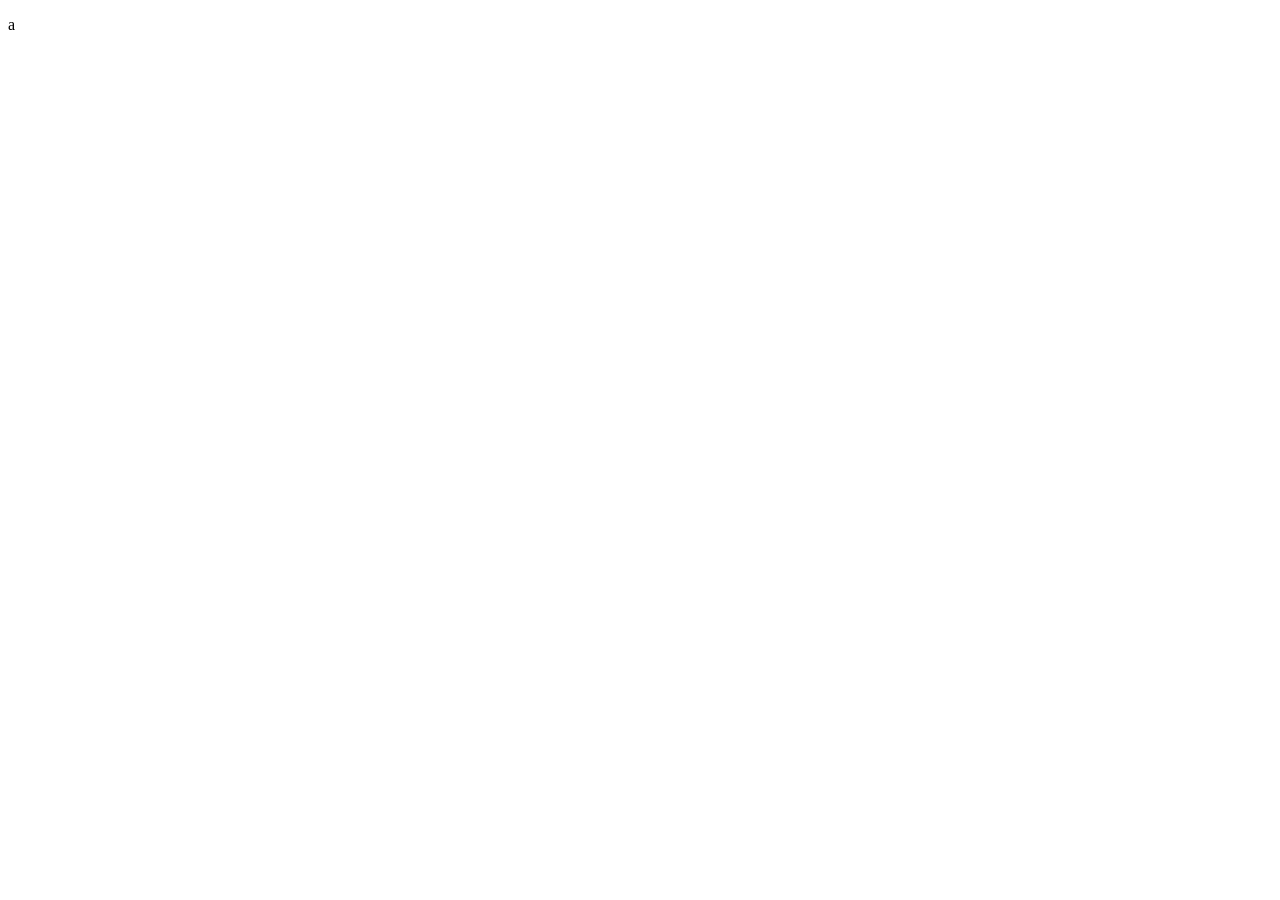
==== index.html @ 208a1c06 "Add files via upload" ====
<!DOCTYPE html>
<html lang="ja">
<head>
	<meta charset="UTF-8">
	<meta name="viewport" content="width=device-width, initial-scale=1.0">
	<title>test</title>
</head>
<body>
	<p>a</p>
</body>
</html>
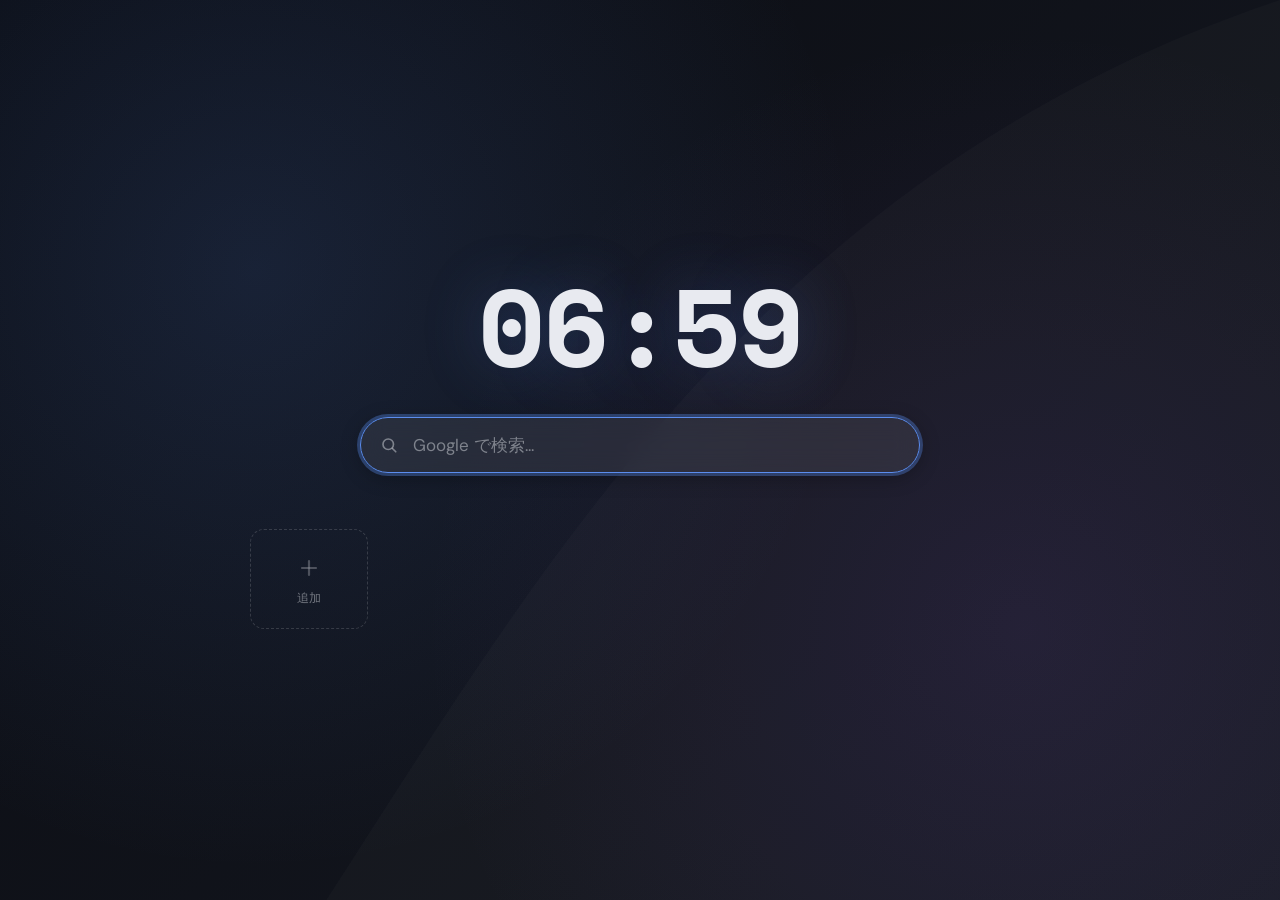
==== commit 5e034840: "Inital functionality implementation complete" ====
--- a/index.html
+++ b/index.html
@@ -1,11 +1,116 @@
-<!DOCTYPE html>
+<!doctype html>
 <html lang="ja">
-<head>
-	<meta charset="UTF-8">
-	<meta name="viewport" content="width=device-width, initial-scale=1.0">
-	<title>test</title>
-</head>
-<body>
-	<p>a</p>
-</body>
+  <head>
+    <meta charset="UTF-8" />
+    <meta name="viewport" content="width=device-width, initial-scale=1.0" />
+    <title>New Tab</title>
+    <link rel="preconnect" href="https://fonts.googleapis.com" />
+    <link
+      href="https://fonts.googleapis.com/css2?family=Space+Mono:wght@400;700&family=DM+Sans:wght@300;400;500&display=swap"
+      rel="stylesheet"
+    />
+    <link rel="stylesheet" href="style.css" />
+  </head>
+  <body>
+    <main id="app">
+      <!-- 現在時刻: JSで更新 -->
+      <time id="clock">00:00</time>
+
+      <!-- 検索バー -->
+      <section id="search-wrap">
+        <form id="search-form" action="" method="GET">
+          <div id="search-container">
+            <svg
+              id="search-icon"
+              viewBox="0 0 24 24"
+              fill="none"
+              stroke="currentColor"
+              stroke-width="2.2"
+              stroke-linecap="round"
+              stroke-linejoin="round"
+            >
+              <circle cx="11" cy="11" r="7" />
+              <line x1="21" y1="21" x2="16.65" y2="16.65" />
+            </svg>
+            <input
+              id="search"
+              name=""
+              type="search"
+              placeholder=""
+              autocomplete="off"
+              autofocus
+            />
+            <button id="search-clear" aria-label="検索をクリア" hidden>
+              ✕
+            </button>
+          </div>
+        </form>
+      </section>
+
+      <nav id="shortcuts" aria-label="クイックリンク">
+        <!-- JavaScript でタイルを注入 -->
+        <button id="add-btn" aria-label="ショートカットを追加">
+          <svg
+            width="24"
+            height="24"
+            viewBox="0 0 24 24"
+            fill="none"
+            stroke="currentColor"
+            stroke-width="2.2"
+            stroke-linecap="round"
+          >
+            <line x1="12" y1="5" x2="12" y2="19" />
+            <line x1="5" y1="12" x2="19" y2="12" />
+          </svg>
+          <span>追加</span>
+        </button>
+      </nav>
+    </main>
+
+    <!-- モーダル・ダイアログ -->
+    <dialog id="modal-overlay">
+      <form method="dialog" id="modal">
+        <h2 id="modal-title">ショートカットを追加</h2>
+
+        <div class="field">
+          <label for="modal-url">URL</label>
+          <input
+            id="modal-url"
+            type="text"
+            placeholder="https://example.com"
+            required
+          />
+        </div>
+
+        <div class="field">
+          <label for="modal-name">サイト名</label>
+          <input id="modal-name" type="text" placeholder="Example" required />
+        </div>
+
+        <div class="field">
+          <label>ファビコン</label>
+          <div id="favicon-preview-container">
+            <div id="favicon-preview-content"></div>
+          </div>
+        </div>
+
+        <div id="modal-actions">
+          <button
+            id="modal-cancel"
+            class="btn btn-ghost"
+            type="submit"
+            value="cancel"
+            formnovalidate
+          >
+            キャンセル
+          </button>
+          <button id="modal-save" class="btn btn-primary" type="submit">
+            追加
+          </button>
+        </div>
+      </form>
+    </dialog>
+
+    <script src="script.js"></script>
+  </body>
 </html>
--- a/style.css
+++ b/style.css
@@ -0,0 +1,470 @@
+*,
+*::before,
+*::after {
+  box-sizing: border-box;
+  margin: 0;
+  padding: 0;
+}
+
+:root {
+  --bg: #0f1117;
+  --surface: rgba(255, 255, 255, 0.05);
+  --surface-h: rgba(255, 255, 255, 0.1);
+  --border: rgba(255, 255, 255, 0.09);
+  --text: #e8eaf0;
+  --muted: rgba(232, 234, 240, 0.45);
+  --accent: #5b8dee;
+  --accent-glow: rgba(91, 141, 238, 0.35);
+  --danger: #e05c6b;
+  --radius: 14px;
+}
+
+html,
+body {
+  height: 100%;
+  background: var(--bg);
+  color: var(--text);
+  font-family: "DM Sans", sans-serif;
+  font-weight: 400;
+  overflow-x: hidden;
+}
+
+/* ── Background ── */
+body::before {
+  content: "";
+  position: fixed;
+  inset: 0;
+  background:
+    radial-gradient(
+      circle at 20% 30%,
+      rgba(91, 141, 238, 0.15) 0%,
+      transparent 50%
+    ),
+    radial-gradient(
+      circle at 80% 70%,
+      rgba(130, 80, 200, 0.12) 0%,
+      transparent 50%
+    ),
+    linear-gradient(135deg, #0a0c12 0%, #161922 100%);
+  z-index: 0;
+}
+body::after {
+  content: "";
+  position: fixed;
+  inset: 0;
+  background: url("data:image/svg+xml,%3Csvg viewBox='0 0 1000 1000' xmlns='http://www.w3.org/2000/svg'%3E%3Cpath d='M0,1000 C300,800 400,200 1000,0 L1000,1000 Z' fill='rgba(255,255,255,0.02)'/%3E%3C/svg%3E");
+  background-size: cover;
+  pointer-events: none;
+  z-index: 0;
+}
+
+/* ── Layout ── */
+#app {
+  display: flex;
+  flex-direction: column;
+  align-items: center;
+  justify-content: center;
+  padding: 40px 24px;
+  min-height: 100vh;
+  position: relative;
+  z-index: 1;
+}
+
+/* ── Clock ── */
+#clock {
+  font-family: "Space Mono", monospace;
+  font-size: clamp(64px, 10vw, 110px);
+  font-weight: 700;
+  letter-spacing: -0.02em;
+  color: var(--text);
+  line-height: 1;
+  margin-bottom: 36px;
+  user-select: none;
+  text-shadow: 0 0 60px rgba(91, 141, 238, 0.25);
+}
+
+/* ── Search ── */
+#search-wrap {
+  position: relative;
+  width: 100%;
+  max-width: 560px;
+  margin-bottom: 56px;
+}
+
+#search-container {
+  position: relative;
+  display: flex;
+  align-items: center;
+}
+
+#search-icon {
+  position: absolute;
+  left: 20px;
+  width: 18px;
+  height: 18px;
+  color: var(--muted);
+  z-index: 2;
+}
+
+#search {
+  width: 100%;
+  padding: 16px 48px 16px 52px;
+  background: var(--surface);
+  border: 1px solid var(--border);
+  border-radius: 100px;
+  color: var(--text);
+  font-family: "DM Sans", sans-serif;
+  font-size: 17px;
+  font-weight: 400;
+  outline: none;
+  backdrop-filter: blur(12px);
+  -webkit-backdrop-filter: blur(12px);
+  transition:
+    border-color 0.2s,
+    box-shadow 0.2s,
+    background 0.2s;
+}
+
+#search::placeholder {
+  color: var(--muted);
+}
+
+#search:focus {
+  border-color: var(--accent);
+  background: rgba(255, 255, 255, 0.08);
+  box-shadow:
+    0 0 0 3px var(--accent-glow),
+    0 4px 20px rgba(0, 0, 0, 0.3);
+}
+
+#search-clear {
+  position: absolute;
+  right: 16px;
+  background: none;
+  border: none;
+  color: var(--muted);
+  font-size: 14px;
+  cursor: pointer;
+  padding: 4px 6px;
+  border-radius: 50%;
+  line-height: 1;
+  transition:
+    color 0.15s,
+    background 0.15s;
+}
+
+#search-clear:hover {
+  color: var(--text);
+  background: var(--surface-h);
+}
+
+/* ブラウザ標準の ✕ を非表示 */
+#search::-webkit-search-cancel-button {
+  -webkit-appearance: none;
+  appearance: none;
+}
+
+/* ── Shortcuts ── */
+#shortcuts {
+  width: 100%;
+  max-width: 780px;
+  display: grid;
+  grid-template-columns: repeat(auto-fill, minmax(110px, 1fr));
+  gap: 14px;
+}
+
+/* ── Tile ── */
+.tile {
+  position: relative;
+  display: flex;
+  flex-direction: column;
+  align-items: center;
+  justify-content: center;
+  gap: 10px;
+  padding: 20px 10px 16px;
+  background: var(--surface);
+  border: 1px solid var(--border);
+  border-radius: var(--radius);
+  cursor: pointer;
+  text-decoration: none;
+  color: var(--text);
+  backdrop-filter: blur(10px);
+  -webkit-backdrop-filter: blur(10px);
+  transition:
+    background 0.18s,
+    border-color 0.18s,
+    transform 0.18s,
+    box-shadow 0.18s;
+  min-height: 100px;
+  user-select: none;
+}
+
+.tile:hover {
+  background: var(--surface-h);
+  border-color: rgba(255, 255, 255, 0.18);
+  transform: translateY(-3px);
+  box-shadow: 0 10px 30px rgba(0, 0, 0, 0.35);
+}
+
+.tile img {
+  width: 32px;
+  height: 32px;
+  border-radius: 8px;
+  object-fit: contain;
+  flex-shrink: 0;
+}
+
+.tile-fallback {
+  width: 32px;
+  height: 32px;
+  border-radius: 8px;
+  background: var(--surface-h);
+  display: flex;
+  align-items: center;
+  justify-content: center;
+  font-size: 15px;
+  font-weight: 700;
+  color: var(--accent);
+  flex-shrink: 0;
+}
+
+.tile-name {
+  font-size: 12px;
+  font-weight: 500;
+  color: var(--muted);
+  text-align: center;
+  overflow: hidden;
+  text-overflow: ellipsis;
+  white-space: nowrap;
+  width: 100%;
+  padding: 0 4px;
+  transition: color 0.18s;
+}
+
+.tile:hover .tile-name {
+  color: var(--text);
+}
+
+/* ── Delete button ── */
+.tile-del {
+  position: absolute;
+  top: 7px;
+  right: 7px;
+  width: 22px;
+  height: 22px;
+  border-radius: 50%;
+  background: rgba(224, 92, 107, 0);
+  border: none;
+  color: transparent;
+  font-size: 13px;
+  line-height: 1;
+  cursor: pointer;
+  display: flex;
+  align-items: center;
+  justify-content: center;
+  transition:
+    background 0.15s,
+    color 0.15s;
+  z-index: 2;
+}
+
+.tile:hover .tile-del {
+  background: rgba(224, 92, 107, 0.18);
+  color: var(--danger);
+}
+
+.tile-del:hover {
+  background: var(--danger) !important;
+  color: #fff !important;
+}
+
+/* ── Add button ── */
+#add-btn {
+  display: flex;
+  flex-direction: column;
+  align-items: center;
+  justify-content: center;
+  gap: 10px;
+  padding: 20px 10px 16px;
+  background: transparent;
+  border: 1.5px dashed rgba(255, 255, 255, 0.15);
+  border-radius: var(--radius);
+  cursor: pointer;
+  color: var(--muted);
+  font-family: "DM Sans", sans-serif;
+  font-size: 12px;
+  font-weight: 500;
+  min-height: 100px;
+  transition:
+    border-color 0.18s,
+    color 0.18s,
+    background 0.18s,
+    transform 0.18s;
+}
+
+#add-btn:hover {
+  border-color: var(--accent);
+  color: var(--accent);
+  background: rgba(91, 141, 238, 0.06);
+  transform: translateY(-3px);
+}
+
+#add-btn svg {
+  opacity: 0.6;
+  transition: opacity 0.18s;
+}
+#add-btn:hover svg {
+  opacity: 1;
+}
+
+/* ── Modal ── */
+dialog#modal-overlay {
+  border: none;
+  background: transparent;
+  padding: 0;
+  margin: auto;
+  overflow: visible;
+}
+
+dialog#modal-overlay::backdrop {
+  background: rgba(0, 0, 0, 0.6);
+  backdrop-filter: blur(6px);
+  -webkit-backdrop-filter: blur(6px);
+}
+
+#modal {
+  background: #1a1d27;
+  border: 1px solid var(--border);
+  border-radius: 20px;
+  padding: 32px;
+  width: calc(100vw - 48px);
+  max-width: 400px;
+  box-shadow: 0 20px 60px rgba(0, 0, 0, 0.6);
+  display: block; /* Flexを解除して標準的な配置に */
+}
+
+dialog#modal-overlay[open] {
+  animation: modal-in 0.25s cubic-bezier(0.34, 1.56, 0.64, 1) forwards;
+}
+
+@keyframes modal-in {
+  from {
+    opacity: 0;
+    transform: translateY(12px) scale(0.98);
+  }
+  to {
+    opacity: 1;
+    transform: translateY(0) scale(1);
+  }
+}
+
+#modal h2 {
+  font-size: 18px;
+  font-weight: 500;
+  margin-bottom: 24px;
+  color: var(--text);
+}
+
+.field {
+  margin-bottom: 16px;
+}
+
+.field label {
+  display: block;
+  font-size: 12px;
+  font-weight: 500;
+  color: var(--muted);
+  margin-bottom: 7px;
+  letter-spacing: 0.04em;
+  text-transform: uppercase;
+}
+
+.field input {
+  width: 100%;
+  padding: 12px 14px;
+  background: var(--surface);
+  border: 1px solid var(--border);
+  border-radius: 10px;
+  color: var(--text);
+  font-family: "DM Sans", sans-serif;
+  font-size: 15px;
+  outline: none;
+  transition:
+    border-color 0.18s,
+    box-shadow 0.18s;
+}
+
+.field input:focus {
+  border-color: var(--accent);
+  box-shadow: 0 0 0 3px var(--accent-glow);
+}
+
+#favicon-preview-container {
+  width: 100%;
+  height: 60px;
+  background: var(--surface);
+  border-radius: 10px;
+  display: flex;
+  align-items: center;
+  justify-content: center;
+  border: 1px solid var(--border);
+}
+
+#favicon-preview-content img {
+  width: 32px;
+  height: 32px;
+  border-radius: 6px;
+}
+
+#modal-actions {
+  display: flex;
+  gap: 10px;
+  margin-top: 24px;
+  justify-content: flex-end;
+}
+
+.btn {
+  padding: 10px 22px;
+  border-radius: 100px;
+  border: none;
+  font-family: "DM Sans", sans-serif;
+  font-size: 14px;
+  font-weight: 500;
+  cursor: pointer;
+  transition:
+    background 0.15s,
+    transform 0.1s;
+}
+
+.btn:active {
+  transform: scale(0.97);
+}
+
+.btn-ghost {
+  background: var(--surface);
+  color: var(--muted);
+}
+.btn-ghost:hover {
+  background: var(--surface-h);
+  color: var(--text);
+}
+
+.btn-primary {
+  background: var(--accent);
+  color: #fff;
+}
+.btn-primary:hover {
+  background: #7aa4f0;
+}
+
+/* ── Scrollbar ── */
+::-webkit-scrollbar {
+  width: 6px;
+}
+::-webkit-scrollbar-track {
+  background: transparent;
+}
+::-webkit-scrollbar-thumb {
+  background: rgba(255, 255, 255, 0.12);
+  border-radius: 3px;
+}
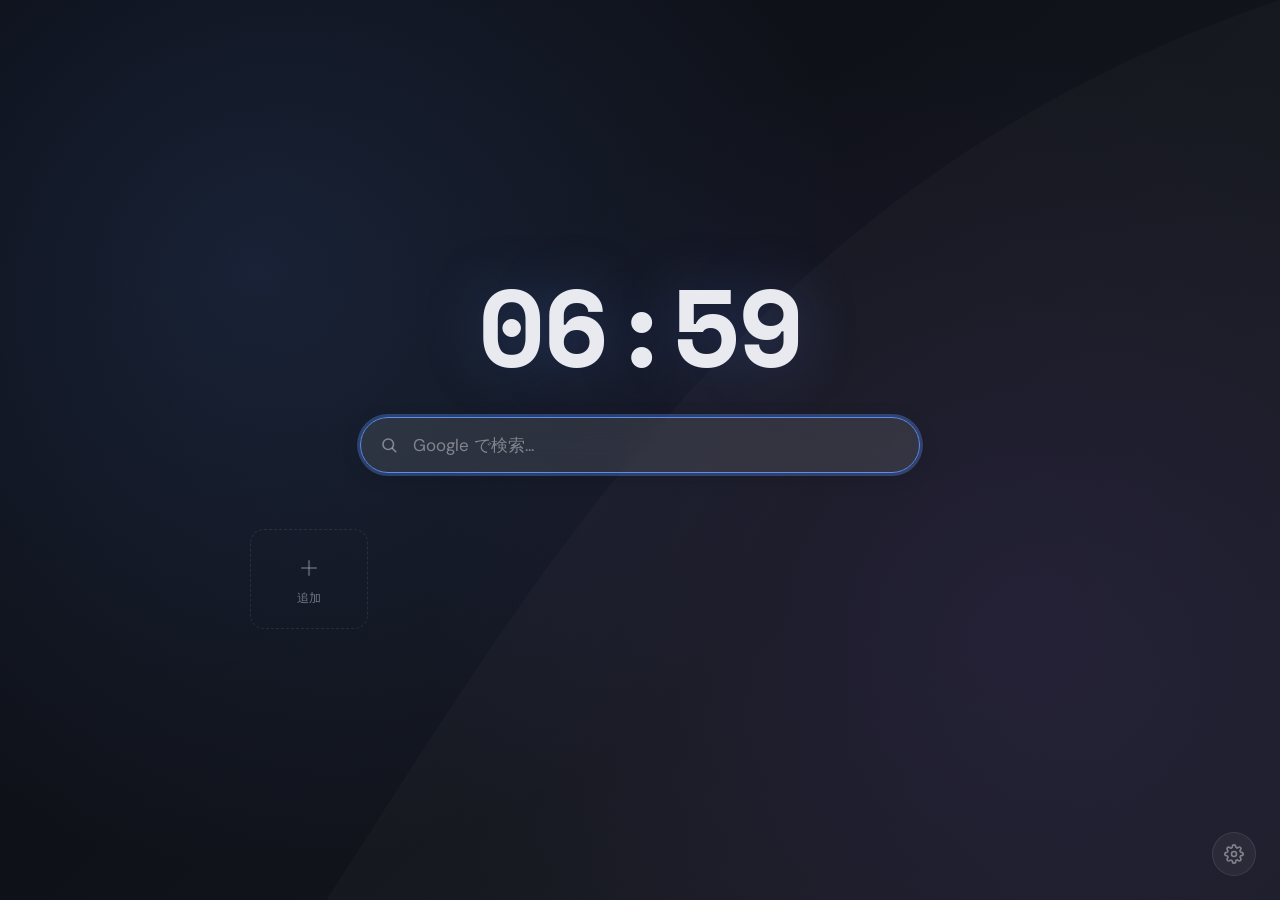
==== commit 5d6769d5: "Add DD and Theme select" ====
--- a/index.html
+++ b/index.html
@@ -1,5 +1,5 @@
 <!doctype html>
-<html lang="ja">
+<html lang="ja" data-theme="dark">
   <head>
     <meta charset="UTF-8" />
     <meta name="viewport" content="width=device-width, initial-scale=1.0" />
@@ -18,7 +18,11 @@
 
       <!-- 検索バー -->
       <section id="search-wrap">
-        <form id="search-form" action="" method="GET">
+        <form
+          id="search-form"
+          action="https://www.google.com/search"
+          method="GET"
+        >
           <div id="search-container">
             <svg
               id="search-icon"
@@ -34,13 +38,17 @@
             </svg>
             <input
               id="search"
-              name=""
+              name="q"
               type="search"
-              placeholder=""
+              placeholder="Google で検索..."
               autocomplete="off"
-              autofocus
             />
-            <button id="search-clear" aria-label="検索をクリア" hidden>
+            <button
+              id="search-clear"
+              type="button"
+              aria-label="検索をクリア"
+              hidden
+            >
               ✕
             </button>
           </div>
@@ -48,7 +56,7 @@
       </section>
 
       <nav id="shortcuts" aria-label="クイックリンク">
-        <!-- JavaScript でタイルを注入 -->
+        <!-- JSでタイルを注入 -->
         <button id="add-btn" aria-label="ショートカットを追加">
           <svg
             width="24"
@@ -67,50 +75,191 @@
       </nav>
     </main>
 
-    <!-- モーダル・ダイアログ -->
-    <dialog id="modal-overlay">
-      <form method="dialog" id="modal">
-        <h2 id="modal-title">ショートカットを追加</h2>
+    <!-- 設定ボタン -->
+    <button id="settings-btn" aria-label="設定">
+      <svg
+        viewBox="0 0 24 24"
+        fill="none"
+        stroke="currentColor"
+        stroke-width="2"
+        stroke-linecap="round"
+      >
+        <circle cx="12" cy="12" r="3" />
+        <path
+          d="M19.4 15a1.65 1.65 0 0 0 .33 1.82l.06.06a2 2 0 0 1 0 2.83 2 2 0 0 1-2.83 0l-.06-.06a1.65 1.65 0 0 0-1.82-.33 1.65 1.65 0 0 0-1 1.51V21a2 2 0 0 1-2 2 2 2 0 0 1-2-2v-.09A1.65 1.65 0 0 0 9 19.4a1.65 1.65 0 0 0-1.82.33l-.06.06a2 2 0 0 1-2.83 0 2 2 0 0 1 0-2.83l.06-.06a1.65 1.65 0 0 0 .33-1.82 1.65 1.65 0 0 0-1.51-1H3a2 2 0 0 1-2-2 2 2 0 0 1 2-2h.09A1.65 1.65 0 0 0 4.6 9a1.65 1.65 0 0 0-.33-1.82l-.06-.06a2 2 0 0 1 0-2.83 2 2 0 0 1 2.83 0l.06.06a1.65 1.65 0 0 0 1.82.33H9a1.65 1.65 0 0 0 1-1.51V3a2 2 0 0 1 2-2 2 2 0 0 1 2 2v.09a1.65 1.65 0 0 0 1 1.51 1.65 1.65 0 0 0 1.82-.33l.06-.06a2 2 0 0 1 2.83 0 2 2 0 0 1 0 2.83l-.06.06a1.65 1.65 0 0 0-.33 1.82V9a1.65 1.65 0 0 0 1.51 1H21a2 2 0 0 1 2 2 2 2 0 0 1-2 2h-.09a1.65 1.65 0 0 0-1.51 1z"
+        />
+      </svg>
+    </button>
+
+    <!-- ショートカット追加モーダル -->
+    <dialog id="shortcut-modal">
+      <div id="modal">
+        <h2>ショートカットを追加</h2>
 
         <div class="field">
           <label for="modal-url">URL</label>
+          <input id="modal-url" type="text" placeholder="https://example.com" />
+        </div>
+
+        <div class="field">
+          <label for="modal-name">サイト名</label>
+          <input id="modal-name" type="text" placeholder="Example" />
+        </div>
+
+        <div class="field">
+          <label>ファビコン</label>
+          <div id="favicon-upload-row">
+            <div id="favicon-preview-container">
+              <div id="favicon-preview"></div>
+            </div>
+            <div id="favicon-upload-wrap">
+              <label id="favicon-upload-label" for="favicon-file-input">
+                <svg
+                  viewBox="0 0 24 24"
+                  fill="none"
+                  stroke="currentColor"
+                  stroke-width="2"
+                  stroke-linecap="round"
+                >
+                  <path d="M21 15v4a2 2 0 0 1-2 2H5a2 2 0 0 1-2-2v-4" />
+                  <polyline points="17 8 12 3 7 8" />
+                  <line x1="12" y1="3" x2="12" y2="15" />
+                </svg>
+                画像をアップロード
+              </label>
+              <p id="favicon-hint">URLを入力すると自動取得されます</p>
+            </div>
+          </div>
           <input
-            id="modal-url"
-            type="text"
-            placeholder="https://example.com"
-            required
+            id="favicon-file-input"
+            type="file"
+            accept="image/*"
+            style="display: none"
           />
         </div>
 
-        <div class="field">
-          <label for="modal-name">サイト名</label>
-          <input id="modal-name" type="text" placeholder="Example" required />
-        </div>
-
-        <div class="field">
-          <label>ファビコン</label>
-          <div id="favicon-preview-container">
-            <div id="favicon-preview-content"></div>
-          </div>
+        <div id="modal-actions">
+          <button id="modal-cancel" class="btn btn-ghost" type="button">
+            キャンセル
+          </button>
+          <button id="modal-save" class="btn btn-primary" type="button">
+            追加
+          </button>
+        </div>
+      </div>
+    </dialog>
+
+    <!-- 設定モーダル -->
+    <dialog id="settings-modal">
+      <div id="modal">
+        <h2>設定</h2>
+
+        <!-- テーマ切り替え -->
+        <div class="field">
+          <label>カラーモード</label>
+          <div id="theme-switcher">
+            <button class="theme-option" data-theme-value="dark" type="button">
+              <svg
+                viewBox="0 0 24 24"
+                fill="none"
+                stroke="currentColor"
+                stroke-width="2"
+                stroke-linecap="round"
+              >
+                <path d="M21 12.79A9 9 0 1 1 11.21 3 7 7 0 0 0 21 12.79z" />
+              </svg>
+              ダーク
+            </button>
+            <button class="theme-option" data-theme-value="light" type="button">
+              <svg
+                viewBox="0 0 24 24"
+                fill="none"
+                stroke="currentColor"
+                stroke-width="2"
+                stroke-linecap="round"
+              >
+                <circle cx="12" cy="12" r="5" />
+                <line x1="12" y1="1" x2="12" y2="3" />
+                <line x1="12" y1="21" x2="12" y2="23" />
+                <line x1="4.22" y1="4.22" x2="5.64" y2="5.64" />
+                <line x1="18.36" y1="18.36" x2="19.78" y2="19.78" />
+                <line x1="1" y1="12" x2="3" y2="12" />
+                <line x1="21" y1="12" x2="23" y2="12" />
+                <line x1="4.22" y1="19.78" x2="5.64" y2="18.36" />
+                <line x1="18.36" y1="5.64" x2="19.78" y2="4.22" />
+              </svg>
+              ライト
+            </button>
+            <button
+              class="theme-option"
+              data-theme-value="system"
+              type="button"
+            >
+              <svg
+                viewBox="0 0 24 24"
+                fill="none"
+                stroke="currentColor"
+                stroke-width="2"
+                stroke-linecap="round"
+              >
+                <rect x="2" y="3" width="20" height="14" rx="2" />
+                <line x1="8" y1="21" x2="16" y2="21" />
+                <line x1="12" y1="17" x2="12" y2="21" />
+              </svg>
+              システム
+            </button>
+          </div>
+        </div>
+
+        <!-- 背景カスタマイズ -->
+        <div class="field">
+          <label>背景のカスタマイズ</label>
+          <div id="bg-upload-row">
+            <label id="bg-upload-label" for="bg-file-input">
+              <svg
+                viewBox="0 0 24 24"
+                fill="none"
+                stroke="currentColor"
+                stroke-width="2"
+                stroke-linecap="round"
+              >
+                <path d="M21 15v4a2 2 0 0 1-2 2H5a2 2 0 0 1-2-2v-4" />
+                <polyline points="17 8 12 3 7 8" />
+                <line x1="12" y1="3" x2="12" y2="15" />
+              </svg>
+              ファイルをアップロード (.svg)
+            </label>
+            <input
+              id="bg-file-input"
+              type="file"
+              accept=".svg,.SVG"
+              style="display: none"
+            />
+          </div>
+          <p id="favicon-hint">アップロードすると即座に適用されます</p>
         </div>
 
         <div id="modal-actions">
           <button
-            id="modal-cancel"
+            id="bg-reset"
             class="btn btn-ghost"
-            type="submit"
-            value="cancel"
-            formnovalidate
+            type="button"
+            style="color: var(--danger)"
           >
-            キャンセル
-          </button>
-          <button id="modal-save" class="btn btn-primary" type="submit">
-            追加
-          </button>
-        </div>
-      </form>
+            背景をリセット
+          </button>
+          <button
+            id="settings-modal-close"
+            class="btn btn-primary"
+            type="button"
+          >
+            閉じる
+          </button>
+        </div>
+      </div>
     </dialog>
 
+    <style id="user-custom-bg"></style>
     <script src="script.js"></script>
   </body>
 </html>
--- a/style.css
+++ b/style.css
@@ -6,7 +6,9 @@
   padding: 0;
 }
 
-:root {
+/* ── Dark theme (default) ── */
+:root,
+[data-theme="dark"] {
   --bg: #0f1117;
   --surface: rgba(255, 255, 255, 0.05);
   --surface-h: rgba(255, 255, 255, 0.1);
@@ -17,6 +19,26 @@
   --accent-glow: rgba(91, 141, 238, 0.35);
   --danger: #e05c6b;
   --radius: 14px;
+  --modal-bg: #1a1d27;
+  --modal-shadow: rgba(0, 0, 0, 0.6);
+  --settings-btn-bg: rgba(255, 255, 255, 0.05);
+}
+
+/* ── Light theme ── */
+[data-theme="light"] {
+  --bg: #f0f2f8;
+  --surface: rgba(0, 0, 0, 0.04);
+  --surface-h: rgba(0, 0, 0, 0.08);
+  --border: rgba(0, 0, 0, 0.1);
+  --text: #1a1d27;
+  --muted: rgba(26, 29, 39, 0.5);
+  --accent: #3b6fd4;
+  --accent-glow: rgba(59, 111, 212, 0.25);
+  --danger: #d0455a;
+  --radius: 14px;
+  --modal-bg: #ffffff;
+  --modal-shadow: rgba(0, 0, 0, 0.18);
+  --settings-btn-bg: rgba(255, 255, 255, 0.7);
 }
 
 html,
@@ -27,10 +49,13 @@
   font-family: "DM Sans", sans-serif;
   font-weight: 400;
   overflow-x: hidden;
-}
-
-/* ── Background ── */
-body::before {
+  transition:
+    background 0.3s ease,
+    color 0.3s ease;
+}
+
+/* ── Background default (dark) ── */
+[data-theme="dark"] body::before {
   content: "";
   position: fixed;
   inset: 0;
@@ -47,8 +72,10 @@
     ),
     linear-gradient(135deg, #0a0c12 0%, #161922 100%);
   z-index: 0;
-}
-body::after {
+  transition: opacity 0.3s ease;
+}
+
+[data-theme="dark"] body::after {
   content: "";
   position: fixed;
   inset: 0;
@@ -58,6 +85,36 @@
   z-index: 0;
 }
 
+/* ── Background default (light) ── */
+[data-theme="light"] body::before {
+  content: "";
+  position: fixed;
+  inset: 0;
+  background:
+    radial-gradient(
+      circle at 20% 30%,
+      rgba(59, 111, 212, 0.08) 0%,
+      transparent 50%
+    ),
+    radial-gradient(
+      circle at 80% 70%,
+      rgba(130, 80, 200, 0.06) 0%,
+      transparent 50%
+    ),
+    linear-gradient(135deg, #e8ecf5 0%, #f5f6fa 100%);
+  z-index: 0;
+}
+
+[data-theme="light"] body::after {
+  content: "";
+  position: fixed;
+  inset: 0;
+  background: url("data:image/svg+xml,%3Csvg viewBox='0 0 1000 1000' xmlns='http://www.w3.org/2000/svg'%3E%3Cpath d='M0,1000 C300,800 400,200 1000,0 L1000,1000 Z' fill='rgba(0,0,0,0.015)'/%3E%3C/svg%3E");
+  background-size: cover;
+  pointer-events: none;
+  z-index: 0;
+}
+
 /* ── Layout ── */
 #app {
   display: flex;
@@ -131,10 +188,10 @@
 
 #search:focus {
   border-color: var(--accent);
-  background: rgba(255, 255, 255, 0.08);
+  background: var(--surface-h);
   box-shadow:
     0 0 0 3px var(--accent-glow),
-    0 4px 20px rgba(0, 0, 0, 0.3);
+    0 4px 20px rgba(0, 0, 0, 0.15);
 }
 
 #search-clear {
@@ -158,7 +215,6 @@
   background: var(--surface-h);
 }
 
-/* ブラウザ標準の ✕ を非表示 */
 #search::-webkit-search-cancel-button {
   -webkit-appearance: none;
   appearance: none;
@@ -185,7 +241,7 @@
   background: var(--surface);
   border: 1px solid var(--border);
   border-radius: var(--radius);
-  cursor: pointer;
+  cursor: grab;
   text-decoration: none;
   color: var(--text);
   backdrop-filter: blur(10px);
@@ -194,16 +250,30 @@
     background 0.18s,
     border-color 0.18s,
     transform 0.18s,
-    box-shadow 0.18s;
+    box-shadow 0.18s,
+    opacity 0.18s;
   min-height: 100px;
   user-select: none;
 }
 
 .tile:hover {
   background: var(--surface-h);
-  border-color: rgba(255, 255, 255, 0.18);
+  border-color: rgba(128, 128, 128, 0.25);
   transform: translateY(-3px);
-  box-shadow: 0 10px 30px rgba(0, 0, 0, 0.35);
+  box-shadow: 0 10px 30px rgba(0, 0, 0, 0.2);
+}
+
+.tile.dragging {
+  opacity: 0.35;
+  cursor: grabbing;
+  transform: scale(0.96);
+}
+
+.tile.drag-over {
+  border-color: var(--accent);
+  background: rgba(91, 141, 238, 0.08);
+  box-shadow: 0 0 0 2px var(--accent-glow);
+  transform: scale(1.04);
 }
 
 .tile img {
@@ -287,7 +357,7 @@
   gap: 10px;
   padding: 20px 10px 16px;
   background: transparent;
-  border: 1.5px dashed rgba(255, 255, 255, 0.15);
+  border: 1.5px dashed var(--border);
   border-radius: var(--radius);
   cursor: pointer;
   color: var(--muted);
@@ -317,8 +387,41 @@
   opacity: 1;
 }
 
+/* ── Settings Button ── */
+#settings-btn {
+  position: fixed;
+  bottom: 24px;
+  right: 24px;
+  width: 44px;
+  height: 44px;
+  background: var(--settings-btn-bg);
+  border: 1px solid var(--border);
+  border-radius: 50%;
+  color: var(--muted);
+  cursor: pointer;
+  display: flex;
+  align-items: center;
+  justify-content: center;
+  backdrop-filter: blur(10px);
+  transition: all 0.2s ease;
+  z-index: 10;
+}
+
+#settings-btn:hover {
+  background: var(--surface-h);
+  color: var(--text);
+  transform: rotate(30deg);
+  border-color: var(--accent);
+}
+
+#settings-btn svg {
+  width: 20px;
+  height: 20px;
+}
+
 /* ── Modal ── */
-dialog#modal-overlay {
+dialog#shortcut-modal,
+dialog#settings-modal {
   border: none;
   background: transparent;
   padding: 0;
@@ -326,24 +429,26 @@
   overflow: visible;
 }
 
-dialog#modal-overlay::backdrop {
-  background: rgba(0, 0, 0, 0.6);
+dialog#shortcut-modal::backdrop,
+dialog#settings-modal::backdrop {
+  background: rgba(0, 0, 0, 0.5);
   backdrop-filter: blur(6px);
   -webkit-backdrop-filter: blur(6px);
 }
 
 #modal {
-  background: #1a1d27;
+  background: var(--modal-bg);
   border: 1px solid var(--border);
   border-radius: 20px;
   padding: 32px;
   width: calc(100vw - 48px);
-  max-width: 400px;
-  box-shadow: 0 20px 60px rgba(0, 0, 0, 0.6);
-  display: block; /* Flexを解除して標準的な配置に */
-}
-
-dialog#modal-overlay[open] {
+  max-width: 420px;
+  box-shadow: 0 20px 60px var(--modal-shadow);
+  display: block;
+}
+
+dialog#shortcut-modal[open],
+dialog#settings-modal[open] {
   animation: modal-in 0.25s cubic-bezier(0.34, 1.56, 0.64, 1) forwards;
 }
 
@@ -365,6 +470,7 @@
   color: var(--text);
 }
 
+/* フィールド */
 .field {
   margin-bottom: 16px;
 }
@@ -379,7 +485,8 @@
   text-transform: uppercase;
 }
 
-.field input {
+.field input[type="text"],
+.field input[type="url"] {
   width: 100%;
   padding: 12px 14px;
   background: var(--surface);
@@ -394,14 +501,108 @@
     box-shadow 0.18s;
 }
 
-.field input:focus {
+.field input[type="text"]:focus,
+.field input[type="url"]:focus {
   border-color: var(--accent);
   box-shadow: 0 0 0 3px var(--accent-glow);
 }
 
+/* ── Theme Switcher ── */
+#theme-switcher {
+  display: flex;
+  gap: 8px;
+}
+
+.theme-option {
+  flex: 1;
+  display: flex;
+  flex-direction: column;
+  align-items: center;
+  gap: 6px;
+  padding: 12px 8px;
+  background: var(--surface);
+  border: 1.5px solid var(--border);
+  border-radius: 10px;
+  color: var(--muted);
+  font-family: "DM Sans", sans-serif;
+  font-size: 12px;
+  font-weight: 500;
+  cursor: pointer;
+  transition:
+    border-color 0.18s,
+    color 0.18s,
+    background 0.18s,
+    box-shadow 0.18s;
+}
+
+.theme-option svg {
+  width: 18px;
+  height: 18px;
+  flex-shrink: 0;
+}
+
+.theme-option:hover {
+  border-color: var(--accent);
+  color: var(--accent);
+  background: rgba(91, 141, 238, 0.06);
+}
+
+.theme-option.active {
+  border-color: var(--accent);
+  color: var(--accent);
+  background: rgba(91, 141, 238, 0.1);
+  box-shadow: 0 0 0 2px var(--accent-glow);
+}
+
+/* ── Background upload row ── */
+#bg-upload-row {
+  display: flex;
+  align-items: center;
+  gap: 12px;
+  margin-bottom: 6px;
+}
+
+#bg-upload-label {
+  display: inline-flex;
+  align-items: center;
+  gap: 7px;
+  padding: 9px 14px;
+  background: var(--surface);
+  border: 1px solid var(--border);
+  border-radius: 8px;
+  color: var(--muted);
+  font-size: 13px;
+  font-weight: 500;
+  cursor: pointer;
+  transition:
+    border-color 0.15s,
+    color 0.15s,
+    background 0.15s;
+}
+
+#bg-upload-label:hover {
+  border-color: var(--accent);
+  color: var(--accent);
+  background: rgba(91, 141, 238, 0.06);
+}
+
+#bg-upload-label svg {
+  width: 14px;
+  height: 14px;
+  flex-shrink: 0;
+}
+
+/* ファビコン */
+#favicon-upload-row {
+  display: flex;
+  align-items: center;
+  gap: 12px;
+}
+
 #favicon-preview-container {
-  width: 100%;
-  height: 60px;
+  width: 52px;
+  height: 52px;
+  flex-shrink: 0;
   background: var(--surface);
   border-radius: 10px;
   display: flex;
@@ -410,12 +611,60 @@
   border: 1px solid var(--border);
 }
 
-#favicon-preview-content img {
+#favicon-preview img {
   width: 32px;
   height: 32px;
   border-radius: 6px;
 }
 
+#favicon-upload-wrap {
+  flex: 1;
+  display: flex;
+  flex-direction: column;
+  gap: 5px;
+}
+
+#favicon-upload-label {
+  display: inline-flex;
+  align-items: center;
+  gap: 6px;
+  padding: 7px 12px;
+  background: var(--surface);
+  border: 1px solid var(--border);
+  border-radius: 8px;
+  color: var(--muted);
+  font-size: 12px;
+  font-weight: 500;
+  cursor: pointer;
+  text-transform: none;
+  letter-spacing: 0;
+  width: fit-content;
+  transition:
+    border-color 0.15s,
+    color 0.15s,
+    background 0.15s;
+}
+
+#favicon-upload-label:hover {
+  border-color: var(--accent);
+  color: var(--accent);
+  background: rgba(91, 141, 238, 0.06);
+}
+
+#favicon-upload-label svg {
+  width: 13px;
+  height: 13px;
+  flex-shrink: 0;
+}
+
+#favicon-hint {
+  font-size: 11px;
+  color: var(--muted);
+  opacity: 0.65;
+  line-height: 1.5;
+}
+
+/* モーダル下部ボタン */
 #modal-actions {
   display: flex;
   gap: 10px;
@@ -454,7 +703,7 @@
   color: #fff;
 }
 .btn-primary:hover {
-  background: #7aa4f0;
+  filter: brightness(1.1);
 }
 
 /* ── Scrollbar ── */
@@ -465,6 +714,6 @@
   background: transparent;
 }
 ::-webkit-scrollbar-thumb {
-  background: rgba(255, 255, 255, 0.12);
+  background: var(--border);
   border-radius: 3px;
 }
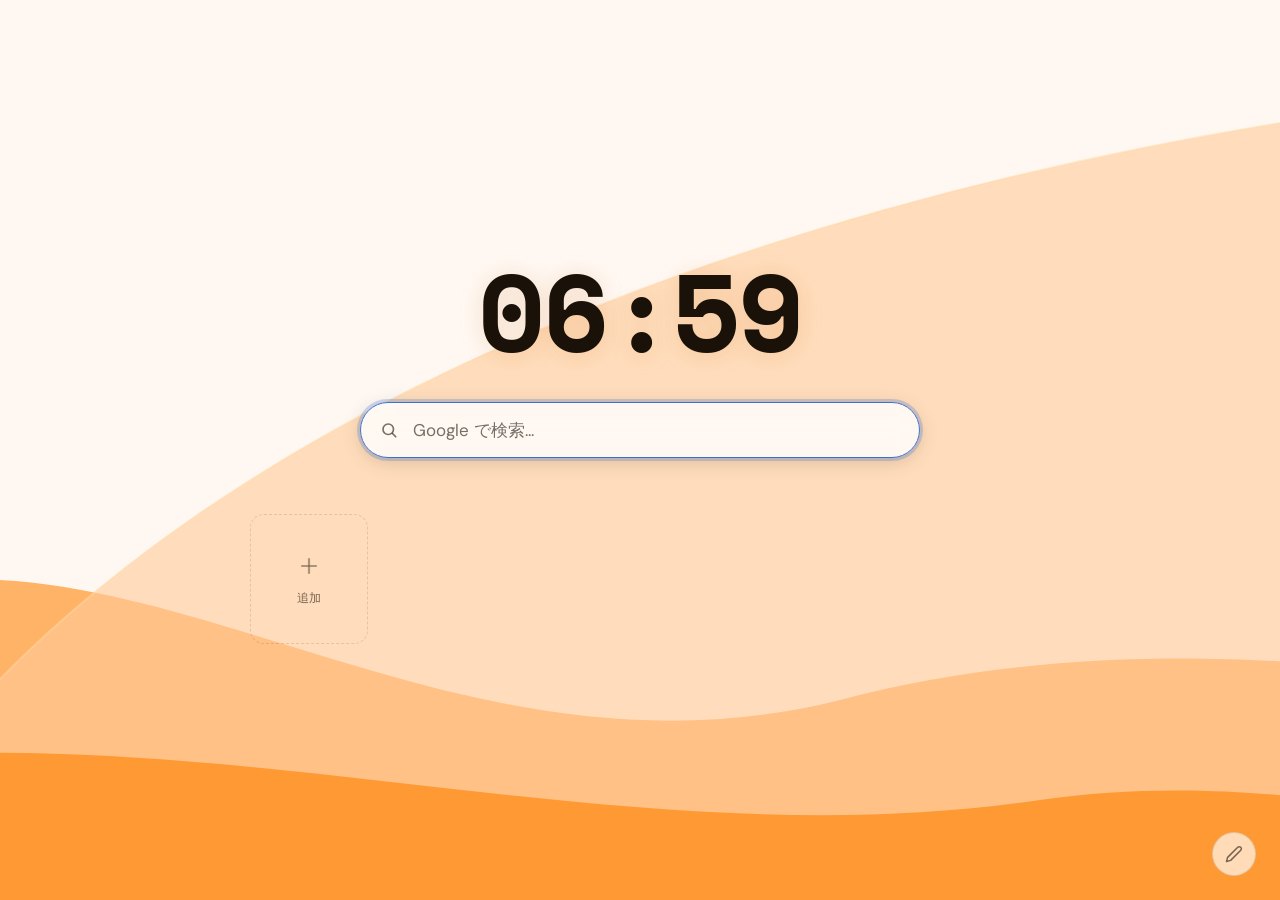
==== commit 2b8e2e28: "Change bg-theme and size of favicon" ====
--- a/index.html
+++ b/index.html
@@ -4,6 +4,20 @@
     <meta charset="UTF-8" />
     <meta name="viewport" content="width=device-width, initial-scale=1.0" />
     <title>New Tab</title>
+    <script>
+      (function () {
+        var mode = localStorage.getItem("newtab_color_mode") || "system";
+        var theme;
+        if (mode === "system") {
+          theme = window.matchMedia("(prefers-color-scheme: dark)").matches
+            ? "dark"
+            : "light";
+        } else {
+          theme = mode;
+        }
+        document.documentElement.dataset.theme = theme;
+      })();
+    </script>
     <link rel="preconnect" href="https://fonts.googleapis.com" />
     <link
       href="https://fonts.googleapis.com/css2?family=Space+Mono:wght@400;700&family=DM+Sans:wght@300;400;500&display=swap"
@@ -83,11 +97,9 @@
         stroke="currentColor"
         stroke-width="2"
         stroke-linecap="round"
+        stroke-linejoin="round"
       >
-        <circle cx="12" cy="12" r="3" />
-        <path
-          d="M19.4 15a1.65 1.65 0 0 0 .33 1.82l.06.06a2 2 0 0 1 0 2.83 2 2 0 0 1-2.83 0l-.06-.06a1.65 1.65 0 0 0-1.82-.33 1.65 1.65 0 0 0-1 1.51V21a2 2 0 0 1-2 2 2 2 0 0 1-2-2v-.09A1.65 1.65 0 0 0 9 19.4a1.65 1.65 0 0 0-1.82.33l-.06.06a2 2 0 0 1-2.83 0 2 2 0 0 1 0-2.83l.06-.06a1.65 1.65 0 0 0 .33-1.82 1.65 1.65 0 0 0-1.51-1H3a2 2 0 0 1-2-2 2 2 0 0 1 2-2h.09A1.65 1.65 0 0 0 4.6 9a1.65 1.65 0 0 0-.33-1.82l-.06-.06a2 2 0 0 1 0-2.83 2 2 0 0 1 2.83 0l.06.06a1.65 1.65 0 0 0 1.82.33H9a1.65 1.65 0 0 0 1-1.51V3a2 2 0 0 1 2-2 2 2 0 0 1 2 2v.09a1.65 1.65 0 0 0 1 1.51 1.65 1.65 0 0 0 1.82-.33l.06-.06a2 2 0 0 1 2.83 0 2 2 0 0 1 0 2.83l-.06.06a1.65 1.65 0 0 0-.33 1.82V9a1.65 1.65 0 0 0 1.51 1H21a2 2 0 0 1 2 2 2 2 0 0 1-2 2h-.09a1.65 1.65 0 0 0-1.51 1z"
-        />
+        <path d="M17 3a2.828 2.828 0 1 1 4 4L7.5 20.5 2 22l1.5-5.5L17 3z" />
       </svg>
     </button>
 
@@ -158,18 +170,25 @@
         <div class="field">
           <label>カラーモード</label>
           <div id="theme-switcher">
-            <button class="theme-option" data-theme-value="dark" type="button">
-              <svg
-                viewBox="0 0 24 24"
-                fill="none"
-                stroke="currentColor"
-                stroke-width="2"
-                stroke-linecap="round"
-              >
-                <path d="M21 12.79A9 9 0 1 1 11.21 3 7 7 0 0 0 21 12.79z" />
-              </svg>
-              ダーク
-            </button>
+            <button
+              class="theme-option"
+              data-theme-value="system"
+              type="button"
+            >
+              <svg
+                viewBox="0 0 24 24"
+                fill="none"
+                stroke="currentColor"
+                stroke-width="2"
+                stroke-linecap="round"
+              >
+                <rect x="2" y="3" width="20" height="14" rx="2" />
+                <line x1="8" y1="21" x2="16" y2="21" />
+                <line x1="12" y1="17" x2="12" y2="21" />
+              </svg>
+              システム
+            </button>
+
             <button class="theme-option" data-theme-value="light" type="button">
               <svg
                 viewBox="0 0 24 24"
@@ -190,23 +209,18 @@
               </svg>
               ライト
             </button>
-            <button
-              class="theme-option"
-              data-theme-value="system"
-              type="button"
-            >
-              <svg
-                viewBox="0 0 24 24"
-                fill="none"
-                stroke="currentColor"
-                stroke-width="2"
-                stroke-linecap="round"
-              >
-                <rect x="2" y="3" width="20" height="14" rx="2" />
-                <line x1="8" y1="21" x2="16" y2="21" />
-                <line x1="12" y1="17" x2="12" y2="21" />
-              </svg>
-              システム
+
+            <button class="theme-option" data-theme-value="dark" type="button">
+              <svg
+                viewBox="0 0 24 24"
+                fill="none"
+                stroke="currentColor"
+                stroke-width="2"
+                stroke-linecap="round"
+              >
+                <path d="M21 12.79A9 9 0 1 1 11.21 3 7 7 0 0 0 21 12.79z" />
+              </svg>
+              ダーク
             </button>
           </div>
         </div>
--- a/style.css
+++ b/style.css
@@ -6,41 +6,48 @@
   padding: 0;
 }
 
-/* ── Dark theme (default) ── */
+/* ─────────────────────────────────────────
+   ── Dark theme (default)
+───────────────────────────────────────── */
 :root,
 [data-theme="dark"] {
-  --bg: #0f1117;
-  --surface: rgba(255, 255, 255, 0.05);
-  --surface-h: rgba(255, 255, 255, 0.1);
-  --border: rgba(255, 255, 255, 0.09);
+  --bg: #1a1b26; /* theme-D.svg の背景色に合わせた */
+  --surface: rgba(255, 255, 255, 0.07);
+  --surface-h: rgba(255, 255, 255, 0.13);
+  --border: rgba(255, 255, 255, 0.11);
   --text: #e8eaf0;
-  --muted: rgba(232, 234, 240, 0.45);
+  --muted: rgba(232, 234, 240, 0.55);
   --accent: #5b8dee;
   --accent-glow: rgba(91, 141, 238, 0.35);
   --danger: #e05c6b;
   --radius: 14px;
   --modal-bg: #1a1d27;
   --modal-shadow: rgba(0, 0, 0, 0.6);
-  --settings-btn-bg: rgba(255, 255, 255, 0.05);
-}
-
-/* ── Light theme ── */
+  --settings-btn-bg: rgba(255, 255, 255, 0.07);
+}
+
+/* ─────────────────────────────────────────
+   ── Light theme
+───────────────────────────────────────── */
 [data-theme="light"] {
-  --bg: #f0f2f8;
-  --surface: rgba(0, 0, 0, 0.04);
-  --surface-h: rgba(0, 0, 0, 0.08);
-  --border: rgba(0, 0, 0, 0.1);
-  --text: #1a1d27;
-  --muted: rgba(26, 29, 39, 0.5);
+  --bg: #fff8f2; /* theme-L.svg の背景色に合わせた */
+  --surface: rgba(255, 255, 255, 0.55);
+  --surface-h: rgba(255, 255, 255, 0.8);
+  --border: rgba(80, 40, 0, 0.14);
+  --text: #1a1208;
+  --muted: rgba(26, 18, 8, 0.6);
   --accent: #3b6fd4;
   --accent-glow: rgba(59, 111, 212, 0.25);
   --danger: #d0455a;
   --radius: 14px;
   --modal-bg: #ffffff;
   --modal-shadow: rgba(0, 0, 0, 0.18);
-  --settings-btn-bg: rgba(255, 255, 255, 0.7);
-}
-
+  --settings-btn-bg: rgba(255, 255, 255, 0.65);
+}
+
+/* ─────────────────────────────────────────
+   ── Base
+───────────────────────────────────────── */
 html,
 body {
   height: 100%;
@@ -54,68 +61,28 @@
     color 0.3s ease;
 }
 
-/* ── Background default (dark) ── */
-[data-theme="dark"] body::before {
-  content: "";
-  position: fixed;
-  inset: 0;
-  background:
-    radial-gradient(
-      circle at 20% 30%,
-      rgba(91, 141, 238, 0.15) 0%,
-      transparent 50%
-    ),
-    radial-gradient(
-      circle at 80% 70%,
-      rgba(130, 80, 200, 0.12) 0%,
-      transparent 50%
-    ),
-    linear-gradient(135deg, #0a0c12 0%, #161922 100%);
-  z-index: 0;
-  transition: opacity 0.3s ease;
-}
-
-[data-theme="dark"] body::after {
-  content: "";
-  position: fixed;
-  inset: 0;
-  background: url("data:image/svg+xml,%3Csvg viewBox='0 0 1000 1000' xmlns='http://www.w3.org/2000/svg'%3E%3Cpath d='M0,1000 C300,800 400,200 1000,0 L1000,1000 Z' fill='rgba(255,255,255,0.02)'/%3E%3C/svg%3E");
+/* ─────────────────────────────────────────
+   ── Background: theme-D.svg / theme-L.svg
+───────────────────────────────────────── */
+[data-theme="dark"] body {
+  background-image: url("theme-D.svg");
   background-size: cover;
-  pointer-events: none;
-  z-index: 0;
-}
-
-/* ── Background default (light) ── */
-[data-theme="light"] body::before {
-  content: "";
-  position: fixed;
-  inset: 0;
-  background:
-    radial-gradient(
-      circle at 20% 30%,
-      rgba(59, 111, 212, 0.08) 0%,
-      transparent 50%
-    ),
-    radial-gradient(
-      circle at 80% 70%,
-      rgba(130, 80, 200, 0.06) 0%,
-      transparent 50%
-    ),
-    linear-gradient(135deg, #e8ecf5 0%, #f5f6fa 100%);
-  z-index: 0;
-}
-
-[data-theme="light"] body::after {
-  content: "";
-  position: fixed;
-  inset: 0;
-  background: url("data:image/svg+xml,%3Csvg viewBox='0 0 1000 1000' xmlns='http://www.w3.org/2000/svg'%3E%3Cpath d='M0,1000 C300,800 400,200 1000,0 L1000,1000 Z' fill='rgba(0,0,0,0.015)'/%3E%3C/svg%3E");
+  background-position: center;
+  background-repeat: no-repeat;
+  background-attachment: fixed;
+}
+
+[data-theme="light"] body {
+  background-image: url("theme-L.svg");
   background-size: cover;
-  pointer-events: none;
-  z-index: 0;
-}
-
-/* ── Layout ── */
+  background-position: center;
+  background-repeat: no-repeat;
+  background-attachment: fixed;
+}
+
+/* ─────────────────────────────────────────
+   ── Layout
+───────────────────────────────────────── */
 #app {
   display: flex;
   flex-direction: column;
@@ -127,7 +94,9 @@
   z-index: 1;
 }
 
-/* ── Clock ── */
+/* ─────────────────────────────────────────
+   ── Clock
+───────────────────────────────────────── */
 #clock {
   font-family: "Space Mono", monospace;
   font-size: clamp(64px, 10vw, 110px);
@@ -140,7 +109,13 @@
   text-shadow: 0 0 60px rgba(91, 141, 238, 0.25);
 }
 
-/* ── Search ── */
+[data-theme="light"] #clock {
+  text-shadow: 0 2px 24px rgba(200, 100, 0, 0.18);
+}
+
+/* ─────────────────────────────────────────
+   ── Search
+───────────────────────────────────────── */
 #search-wrap {
   position: relative;
   width: 100%;
@@ -220,7 +195,9 @@
   appearance: none;
 }
 
-/* ── Shortcuts ── */
+/* ─────────────────────────────────────────
+   ── Shortcuts grid
+───────────────────────────────────────── */
 #shortcuts {
   width: 100%;
   max-width: 780px;
@@ -229,38 +206,44 @@
   gap: 14px;
 }
 
-/* ── Tile ── */
+/* ─────────────────────────────────────────
+   ── Tile
+───────────────────────────────────────── */
 .tile {
   position: relative;
   display: flex;
   flex-direction: column;
   align-items: center;
   justify-content: center;
-  gap: 10px;
-  padding: 20px 10px 16px;
+  gap: 12px;
+  padding: 16px 12px 14px;
   background: var(--surface);
   border: 1px solid var(--border);
   border-radius: var(--radius);
   cursor: grab;
   text-decoration: none;
   color: var(--text);
-  backdrop-filter: blur(10px);
-  -webkit-backdrop-filter: blur(10px);
+  backdrop-filter: blur(12px);
+  -webkit-backdrop-filter: blur(12px);
   transition:
     background 0.18s,
     border-color 0.18s,
     transform 0.18s,
     box-shadow 0.18s,
     opacity 0.18s;
-  min-height: 100px;
+  min-height: 130px;
   user-select: none;
 }
 
 .tile:hover {
   background: var(--surface-h);
-  border-color: rgba(128, 128, 128, 0.25);
+  border-color: rgba(128, 128, 128, 0.3);
   transform: translateY(-3px);
   box-shadow: 0 10px 30px rgba(0, 0, 0, 0.2);
+}
+
+[data-theme="light"] .tile:hover {
+  box-shadow: 0 10px 30px rgba(0, 0, 0, 0.1);
 }
 
 .tile.dragging {
@@ -277,29 +260,29 @@
 }
 
 .tile img {
-  width: 32px;
-  height: 32px;
-  border-radius: 8px;
+  width: 56px;
+  height: 56px;
+  border-radius: 12px;
   object-fit: contain;
   flex-shrink: 0;
 }
 
 .tile-fallback {
-  width: 32px;
-  height: 32px;
-  border-radius: 8px;
+  width: 56px;
+  height: 56px;
+  border-radius: 12px;
   background: var(--surface-h);
   display: flex;
   align-items: center;
   justify-content: center;
-  font-size: 15px;
+  font-size: 22px;
   font-weight: 700;
   color: var(--accent);
   flex-shrink: 0;
 }
 
 .tile-name {
-  font-size: 12px;
+  font-size: 13px;
   font-weight: 500;
   color: var(--muted);
   text-align: center;
@@ -315,7 +298,18 @@
   color: var(--text);
 }
 
-/* ── Delete button ── */
+[data-theme="light"] .tile-name {
+  color: var(--text); /* ライトテーマでは常に濃い色 */
+  opacity: 0.75;
+}
+
+[data-theme="light"] .tile:hover .tile-name {
+  opacity: 1;
+}
+
+/* ─────────────────────────────────────────
+   ── Delete button
+───────────────────────────────────────── */
 .tile-del {
   position: absolute;
   top: 7px;
@@ -348,14 +342,16 @@
   color: #fff !important;
 }
 
-/* ── Add button ── */
+/* ─────────────────────────────────────────
+   ── Add button
+───────────────────────────────────────── */
 #add-btn {
   display: flex;
   flex-direction: column;
   align-items: center;
   justify-content: center;
-  gap: 10px;
-  padding: 20px 10px 16px;
+  gap: 12px;
+  padding: 16px 12px 14px;
   background: transparent;
   border: 1.5px dashed var(--border);
   border-radius: var(--radius);
@@ -364,7 +360,7 @@
   font-family: "DM Sans", sans-serif;
   font-size: 12px;
   font-weight: 500;
-  min-height: 100px;
+  min-height: 130px;
   transition:
     border-color 0.18s,
     color 0.18s,
@@ -387,7 +383,9 @@
   opacity: 1;
 }
 
-/* ── Settings Button ── */
+/* ─────────────────────────────────────────
+   ── Settings Button（鉛筆アイコン）
+───────────────────────────────────────── */
 #settings-btn {
   position: fixed;
   bottom: 24px;
@@ -410,16 +408,18 @@
 #settings-btn:hover {
   background: var(--surface-h);
   color: var(--text);
-  transform: rotate(30deg);
+  transform: rotate(15deg) scale(1.08);
   border-color: var(--accent);
 }
 
 #settings-btn svg {
-  width: 20px;
-  height: 20px;
-}
-
-/* ── Modal ── */
+  width: 18px;
+  height: 18px;
+}
+
+/* ─────────────────────────────────────────
+   ── Modal
+───────────────────────────────────────── */
 dialog#shortcut-modal,
 dialog#settings-modal {
   border: none;
@@ -431,9 +431,14 @@
 
 dialog#shortcut-modal::backdrop,
 dialog#settings-modal::backdrop {
-  background: rgba(0, 0, 0, 0.5);
+  background: rgba(0, 0, 0, 0.45);
   backdrop-filter: blur(6px);
   -webkit-backdrop-filter: blur(6px);
+}
+
+[data-theme="light"] dialog#shortcut-modal::backdrop,
+[data-theme="light"] dialog#settings-modal::backdrop {
+  background: rgba(80, 40, 0, 0.25);
 }
 
 #modal {
@@ -478,11 +483,16 @@
 .field label {
   display: block;
   font-size: 12px;
-  font-weight: 500;
+  font-weight: 600;
   color: var(--muted);
   margin-bottom: 7px;
-  letter-spacing: 0.04em;
+  letter-spacing: 0.05em;
   text-transform: uppercase;
+}
+
+[data-theme="light"] .field label {
+  color: var(--text);
+  opacity: 0.65;
 }
 
 .field input[type="text"],
@@ -507,7 +517,9 @@
   box-shadow: 0 0 0 3px var(--accent-glow);
 }
 
-/* ── Theme Switcher ── */
+/* ─────────────────────────────────────────
+   ── Theme Switcher
+───────────────────────────────────────── */
 #theme-switcher {
   display: flex;
   gap: 8px;
@@ -554,7 +566,18 @@
   box-shadow: 0 0 0 2px var(--accent-glow);
 }
 
-/* ── Background upload row ── */
+[data-theme="light"] .theme-option {
+  color: var(--text);
+  opacity: 0.75;
+}
+
+[data-theme="light"] .theme-option.active {
+  opacity: 1;
+}
+
+/* ─────────────────────────────────────────
+   ── Background upload row
+───────────────────────────────────────── */
 #bg-upload-row {
   display: flex;
   align-items: center;
@@ -578,6 +601,10 @@
     border-color 0.15s,
     color 0.15s,
     background 0.15s;
+}
+
+[data-theme="light"] #bg-upload-label {
+  color: var(--text);
 }
 
 #bg-upload-label:hover {
@@ -645,6 +672,10 @@
     background 0.15s;
 }
 
+[data-theme="light"] #favicon-upload-label {
+  color: var(--text);
+}
+
 #favicon-upload-label:hover {
   border-color: var(--accent);
   color: var(--accent);
@@ -664,7 +695,13 @@
   line-height: 1.5;
 }
 
-/* モーダル下部ボタン */
+[data-theme="light"] #favicon-hint {
+  opacity: 0.8;
+}
+
+/* ─────────────────────────────────────────
+   ── Modal actions
+───────────────────────────────────────── */
 #modal-actions {
   display: flex;
   gap: 10px;
@@ -693,6 +730,12 @@
   background: var(--surface);
   color: var(--muted);
 }
+
+[data-theme="light"] .btn-ghost {
+  color: var(--text);
+  border: 1px solid var(--border);
+}
+
 .btn-ghost:hover {
   background: var(--surface-h);
   color: var(--text);
@@ -706,7 +749,9 @@
   filter: brightness(1.1);
 }
 
-/* ── Scrollbar ── */
+/* ─────────────────────────────────────────
+   ── Scrollbar
+───────────────────────────────────────── */
 ::-webkit-scrollbar {
   width: 6px;
 }
